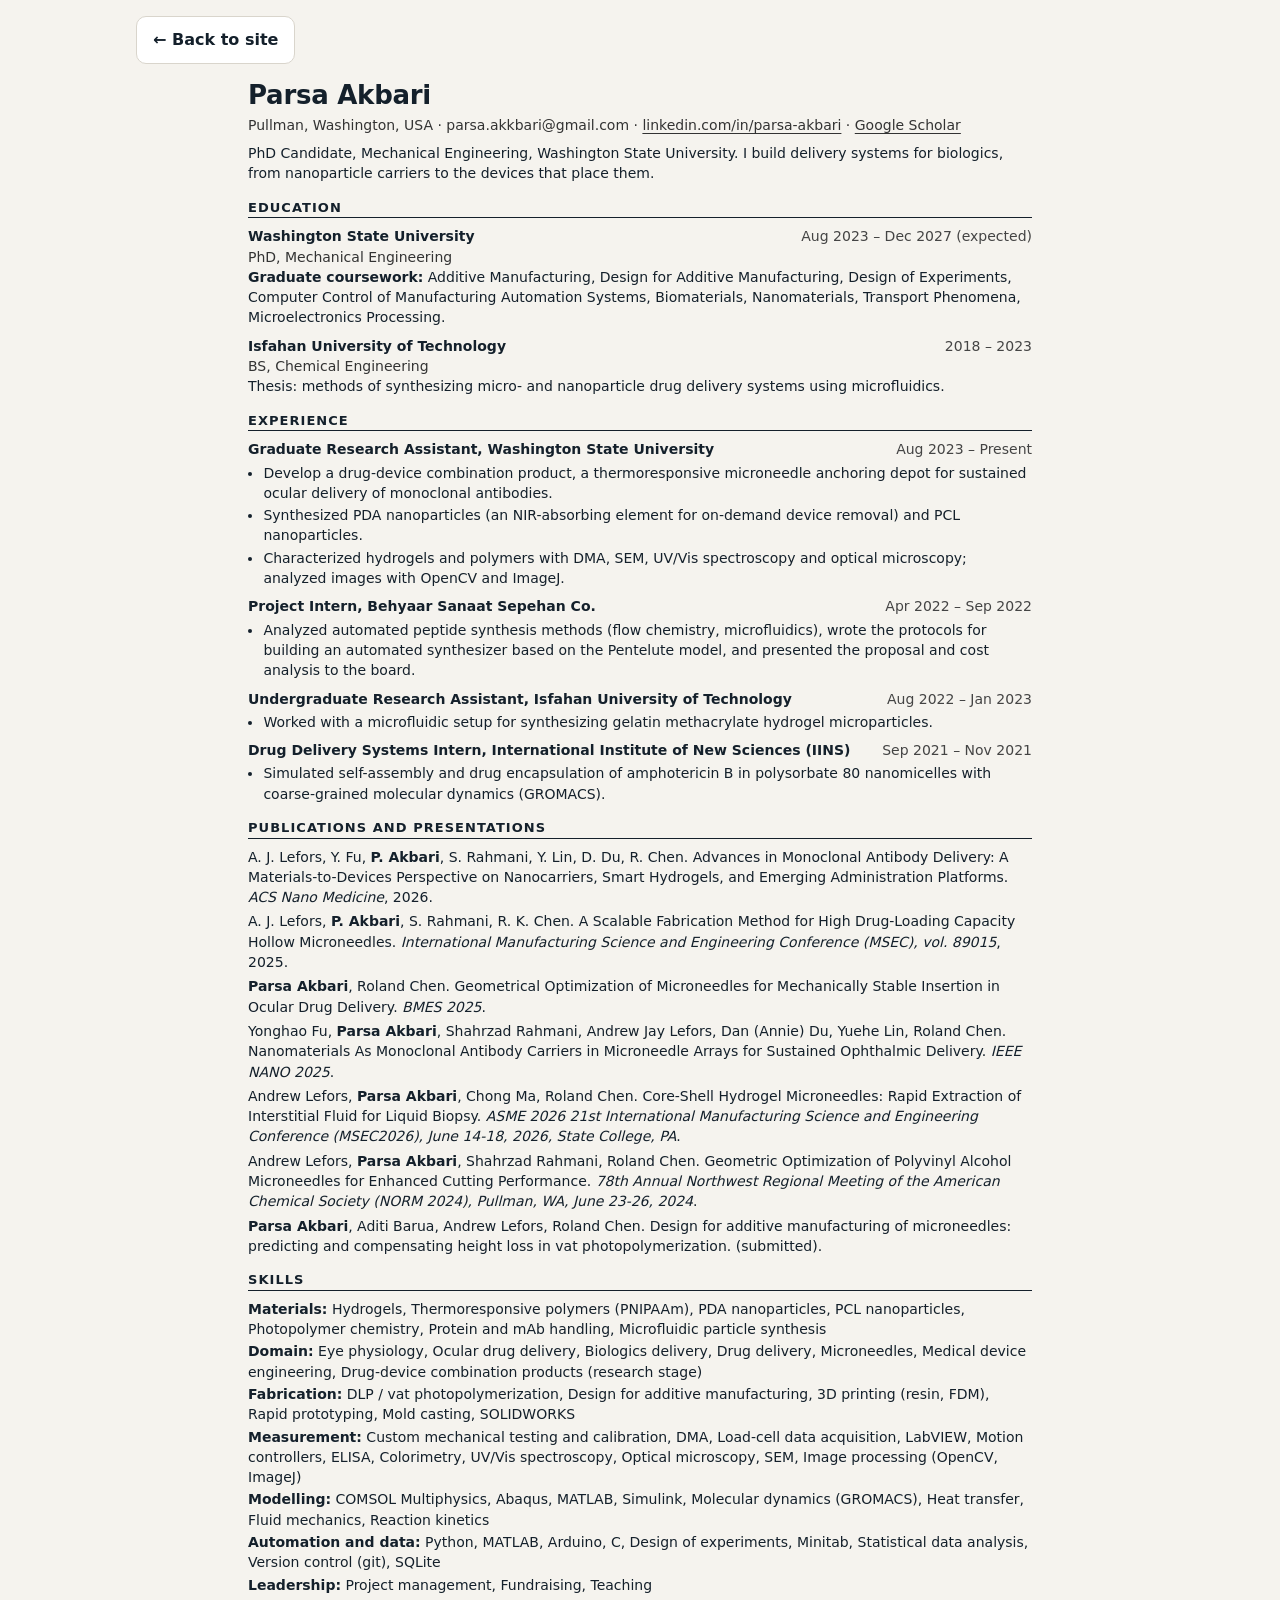
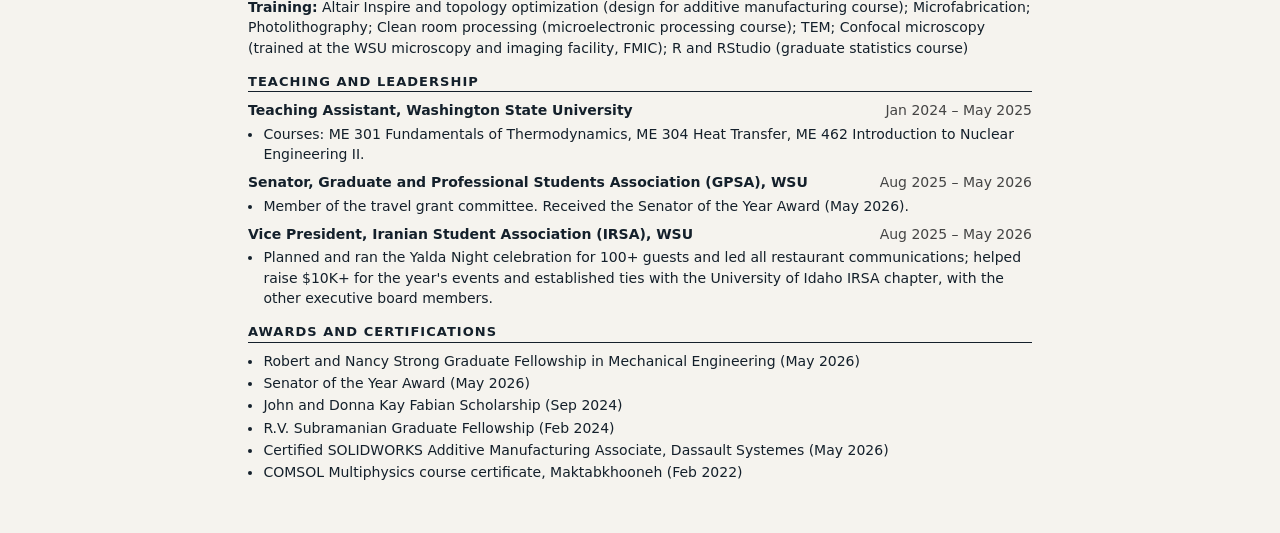
==== resume/biotech/index.html @ 6e9e8e8b "Deploy portfolio build 2026-10-28 Co-Authored-By: Claude Sonnet 5.5 <noreply@anthropic.com>" ====
<!DOCTYPE html><html lang="en" data-theme="light"><head><meta charset="utf-8"><meta name="viewport" content="width=device-width, initial-scale=1"><title>Resume (Biotech and drug delivery) | Parsa Akbari</title><meta name="description" content><link rel="canonical" href="https://parsaakbari00.github.io/resume/biotech/"><meta property="og:title" content="Resume (Biotech and drug delivery) | Parsa Akbari"><meta property="og:description" content><meta property="og:type" content="website"><meta property="og:url" content="https://parsaakbari00.github.io/resume/biotech/"><meta name="twitter:card" content="summary"><link rel="icon" href="/favicon.svg" type="image/svg+xml"><link rel="stylesheet" href="/_astro/content.Dwk53DKX.css"></head><body><div class="wrap"><div class="toolbar"><a class="btn" href="/">← Back to site</a></div></div><article class="resume"><h1>Parsa Akbari</h1><p class="contact">Pullman, Washington, USA · <span data-email-text data-u="parsa.akkbari" data-d="gmail.com">email</span> · <a href="https://www.linkedin.com/in/parsa-akbari/">linkedin.com/in/parsa-akbari</a> · <a href="https://scholar.google.com/citations?user=ynFODOoAAAAJ&amp;hl=en">Google Scholar</a></p><p class="summary">PhD Candidate, Mechanical Engineering, Washington State University. I build delivery systems for biologics, from nanoparticle carriers to the devices that place them.</p><h2>Education</h2><div class="entry"><div class="row"><span class="role">Washington State University</span><span class="dates">Aug 2023 – Dec 2027 (expected)</span></div><div class="org">PhD, Mechanical Engineering</div><div><b>Graduate coursework:</b> Additive Manufacturing, Design for Additive Manufacturing, Design of Experiments, Computer Control of Manufacturing Automation Systems, Biomaterials, Nanomaterials, Transport Phenomena, Microelectronics Processing.</div></div><div class="entry"><div class="row"><span class="role">Isfahan University of Technology</span><span class="dates">2018 – 2023</span></div><div class="org">BS, Chemical Engineering</div><div>Thesis: methods of synthesizing micro- and nanoparticle drug delivery systems using microfluidics.</div></div><h2>Experience</h2><div class="entry"><div class="row"><span class="role">Graduate Research Assistant, Washington State University</span><span class="dates">Aug 2023 – Present</span></div><ul><li>Develop a drug-device combination product, a thermoresponsive microneedle anchoring depot for sustained ocular delivery of monoclonal antibodies.</li><li>Synthesized PDA nanoparticles (an NIR-absorbing element for on-demand device removal) and PCL nanoparticles.</li><li>Characterized hydrogels and polymers with DMA, SEM, UV/Vis spectroscopy and optical microscopy; analyzed images with OpenCV and ImageJ.</li></ul></div><div class="entry"><div class="row"><span class="role">Project Intern, Behyaar Sanaat Sepehan Co.</span><span class="dates">Apr 2022 – Sep 2022</span></div><ul><li>Analyzed automated peptide synthesis methods (flow chemistry, microfluidics), wrote the protocols for building an automated synthesizer based on the Pentelute model, and presented the proposal and cost analysis to the board.</li></ul></div><div class="entry"><div class="row"><span class="role">Undergraduate Research Assistant, Isfahan University of Technology</span><span class="dates">Aug 2022 – Jan 2023</span></div><ul><li>Worked with a microfluidic setup for synthesizing gelatin methacrylate hydrogel microparticles.</li></ul></div><div class="entry"><div class="row"><span class="role">Drug Delivery Systems Intern, International Institute of New Sciences (IINS)</span><span class="dates">Sep 2021 – Nov 2021</span></div><ul><li>Simulated self-assembly and drug encapsulation of amphotericin B in polysorbate 80 nanomicelles with coarse-grained molecular dynamics (GROMACS).</li></ul></div><h2>Publications and presentations</h2><div class="pub">A. J. Lefors, Y. Fu, <b>P. Akbari</b>, S. Rahmani, Y. Lin, D. Du, R. Chen. Advances in Monoclonal Antibody Delivery: A Materials-to-Devices Perspective on Nanocarriers, Smart Hydrogels, and Emerging Administration Platforms. <i>ACS Nano Medicine</i>, 2026.</div><div class="pub">A. J. Lefors, <b>P. Akbari</b>, S. Rahmani, R. K. Chen. A Scalable Fabrication Method for High Drug-Loading Capacity Hollow Microneedles. <i>International Manufacturing Science and Engineering Conference (MSEC), vol. 89015</i>, 2025.</div><div class="pub"><b>Parsa Akbari</b>, Roland Chen. Geometrical Optimization of Microneedles for Mechanically Stable Insertion in Ocular Drug Delivery. <i>BMES 2025</i>.</div><div class="pub">Yonghao Fu, <b>Parsa Akbari</b>, Shahrzad Rahmani, Andrew Jay Lefors, Dan (Annie) Du, Yuehe Lin, Roland Chen. Nanomaterials As Monoclonal Antibody Carriers in Microneedle Arrays for Sustained Ophthalmic Delivery. <i>IEEE NANO 2025</i>.</div><div class="pub">Andrew Lefors, <b>Parsa Akbari</b>, Chong Ma, Roland Chen. Core-Shell Hydrogel Microneedles: Rapid Extraction of Interstitial Fluid for Liquid Biopsy. <i>ASME 2026 21st International Manufacturing Science and Engineering Conference (MSEC2026), June 14-18, 2026, State College, PA</i>.</div><div class="pub">Andrew Lefors, <b>Parsa Akbari</b>, Shahrzad Rahmani, Roland Chen. Geometric Optimization of Polyvinyl Alcohol Microneedles for Enhanced Cutting Performance. <i>78th Annual Northwest Regional Meeting of the American Chemical Society (NORM 2024), Pullman, WA, June 23-26, 2024</i>.</div><div class="pub"><b>Parsa Akbari</b>, Aditi Barua, Andrew Lefors, Roland Chen. Design for additive manufacturing of microneedles: predicting and compensating height loss in vat photopolymerization. <i></i> (submitted).</div><h2>Skills</h2><div class="skills"><div><b>Materials:</b> Hydrogels, Thermoresponsive polymers (PNIPAAm), PDA nanoparticles, PCL nanoparticles, Photopolymer chemistry, Protein and mAb handling, Microfluidic particle synthesis</div><div><b>Domain:</b> Eye physiology, Ocular drug delivery, Biologics delivery, Drug delivery, Microneedles, Medical device engineering, Drug-device combination products (research stage)</div><div><b>Fabrication:</b> DLP / vat photopolymerization, Design for additive manufacturing, 3D printing (resin, FDM), Rapid prototyping, Mold casting, SOLIDWORKS</div><div><b>Measurement:</b> Custom mechanical testing and calibration, DMA, Load-cell data acquisition, LabVIEW, Motion controllers, ELISA, Colorimetry, UV/Vis spectroscopy, Optical microscopy, SEM, Image processing (OpenCV, ImageJ)</div><div><b>Modelling:</b> COMSOL Multiphysics, Abaqus, MATLAB, Simulink, Molecular dynamics (GROMACS), Heat transfer, Fluid mechanics, Reaction kinetics</div><div><b>Automation and data:</b> Python, MATLAB, Arduino, C, Design of experiments, Minitab, Statistical data analysis, Version control (git), SQLite</div><div><b>Leadership:</b> Project management, Fundraising, Teaching</div><div><b>Training:</b> Altair Inspire and topology optimization (design for additive manufacturing course); Microfabrication; Photolithography; Clean room processing (microelectronic processing course); TEM; Confocal microscopy (trained at the WSU microscopy and imaging facility, FMIC); R and RStudio (graduate statistics course)</div></div><h2>Teaching and leadership</h2><div class="entry"><div class="row"><span class="role">Teaching Assistant, Washington State University</span><span class="dates">Jan 2024 – May 2025</span></div><ul><li>Courses: ME 301 Fundamentals of Thermodynamics, ME 304 Heat Transfer, ME 462 Introduction to Nuclear Engineering II.</li></ul></div><div class="entry"><div class="row"><span class="role">Senator, Graduate and Professional Students Association (GPSA), WSU</span><span class="dates">Aug 2025 – May 2026</span></div><ul><li>Member of the travel grant committee. Received the Senator of the Year Award (May 2026).</li></ul></div><div class="entry"><div class="row"><span class="role">Vice President, Iranian Student Association (IRSA), WSU</span><span class="dates">Aug 2025 – May 2026</span></div><ul><li>Planned and ran the Yalda Night celebration for 100+ guests and led all restaurant communications; helped raise $10K+ for the year&#39;s events and established ties with the University of Idaho IRSA chapter, with the other executive board members.</li></ul></div><h2>Awards and certifications</h2><ul><li>Robert and Nancy Strong Graduate Fellowship in Mechanical Engineering (May 2026)</li><li>Senator of the Year Award (May 2026)</li><li>John and Donna Kay Fabian Scholarship (Sep 2024)</li><li>R.V. Subramanian Graduate Fellowship (Feb 2024)</li><li>Certified SOLIDWORKS Additive Manufacturing Associate, Dassault Systemes (May 2026)</li><li>COMSOL Multiphysics course certificate, Maktabkhooneh (Feb 2022)</li></ul></article><script type="module">var e=e=>`${e.dataset.u}@${e.dataset.d}`;document.querySelectorAll(`[data-email-text]`).forEach(t=>{t.textContent=e(t)}),document.querySelectorAll(`[data-mailto]`).forEach(t=>{t.addEventListener(`click`,n=>{n.preventDefault(),location.href=`mailto:`+e(t)})});</script></body></html>
---- _astro/content.Dwk53DKX.css ----
:root{--bg:#f5f3ee;--surface:#fff;--text:#14202b;--muted:#5b6773;--line:#d9d5cc;--accent:#0f766e;--on-accent:#fff;--heat:#e4572e;--radius:14px;--gutter:16px;color-scheme:light}@media (prefers-color-scheme:dark){:root:not([data-theme=light]){--bg:#0e1620;--surface:#152230;--text:#e7edf2;--muted:#98a6b3;--line:#243445;--accent:#35b6a8;--on-accent:#06201e;--heat:#ff7a4d;color-scheme:dark}}:root[data-theme=dark]{--bg:#0e1620;--surface:#152230;--text:#e7edf2;--muted:#98a6b3;--line:#243445;--accent:#35b6a8;--on-accent:#06201e;--heat:#ff7a4d;color-scheme:dark}*{box-sizing:border-box}html{-webkit-text-size-adjust:100%}body{background:var(--bg);color:var(--text);margin:0;font:16px/1.6 system-ui,-apple-system,Segoe UI,Roboto,sans-serif}a{color:var(--accent);text-underline-offset:3px}a:hover{text-decoration-thickness:2px}:focus-visible{outline:3px solid var(--accent);outline-offset:3px;border-radius:4px}h1,h2,h3{letter-spacing:-.01em;margin:0;line-height:1.2}p{margin:0}ul{margin:0;padding-left:1.2em}.mono{font-family:ui-monospace,Cascadia Mono,Consolas,monospace}.wrap{max-width:1040px;padding:0 var(--gutter);margin:0 auto}.skip{position:absolute;left:-9999px}.skip:focus{left:var(--gutter);background:var(--surface);z-index:10;padding:8px 12px;top:8px}.site-header{border-bottom:1px solid var(--line)}.site-header .wrap{flex-wrap:wrap;align-items:center;gap:20px;min-height:64px;display:flex}.brand{color:var(--text);margin-right:auto;font-weight:700;text-decoration:none}.nav{flex-wrap:wrap;align-items:center;gap:18px;display:flex}.nav a{color:var(--text);text-decoration:none}.nav a:hover{color:var(--accent)}.btn{border:1px solid var(--line);background:var(--surface);color:var(--text);font:inherit;cursor:pointer;border-radius:10px;align-items:center;gap:8px;padding:10px 16px;font-weight:600;text-decoration:none;display:inline-flex}.btn:hover{border-color:var(--accent)}.btn.primary{background:var(--accent);border-color:var(--accent);color:var(--on-accent)}.btn.small{padding:6px 12px;font-size:14px}.chip{border:1px solid var(--line);color:var(--text);font:inherit;cursor:pointer;background:0 0;border-radius:999px;padding:6px 14px;font-size:14px}.chip:hover{border-color:var(--accent)}.chip[aria-pressed=true]{background:var(--accent);border-color:var(--accent);color:var(--on-accent)}.tag{background:color-mix(in srgb, var(--accent) 12%, transparent);color:var(--accent);border-radius:999px;padding:2px 10px;font-size:13px;display:inline-block}.badge-dev{background:color-mix(in srgb, var(--heat) 18%, transparent);color:var(--heat);letter-spacing:.04em;text-transform:uppercase;border-radius:6px;padding:2px 8px;font-size:12px;font-weight:700;display:inline-block}.hero{gap:32px;padding:56px 0 40px;display:grid}.hero h1{font-size:clamp(2rem,5vw,3.2rem)}.hero .sub{color:var(--muted);margin-top:6px}.pitch{max-width:28ch;margin:22px 0 14px;font-size:clamp(1.25rem,2.6vw,1.7rem);line-height:1.35}.supporting{color:var(--muted);max-width:60ch}.lenses{margin-top:24px}.lenses .label{color:var(--muted);text-transform:uppercase;letter-spacing:.06em;margin-bottom:8px;font-size:13px}.chips{flex-wrap:wrap;gap:8px;display:flex}.cta{flex-wrap:wrap;gap:10px;margin-top:26px;display:flex}@media (width>=900px){.hero.with-figure{grid-template-columns:1.1fr 1fr;align-items:center}}.figure-slot{border:2px dashed var(--line);border-radius:var(--radius);min-height:280px;color:var(--muted);background:var(--surface);align-content:center;gap:8px;padding:20px;display:grid}.figure-slot strong{color:var(--text)}section.block{border-top:1px solid var(--line);padding:36px 0}section.block>h2{margin-bottom:18px;font-size:1.4rem}.grid{gap:14px;display:grid}.pillars{grid-template-columns:repeat(auto-fit,minmax(190px,1fr))}.projects{grid-template-columns:repeat(auto-fit,minmax(290px,1fr))}.card{background:var(--surface);border:1px solid var(--line);border-radius:var(--radius);color:var(--text);flex-direction:column;gap:8px;padding:18px;text-decoration:none;display:flex}a.card:hover{border-color:var(--accent)}.card h3{font-size:1.05rem}.card p{color:var(--muted);font-size:15px}.card .meta{color:var(--muted);margin-top:auto;padding-top:6px;font-size:13px}.pillar.is-first{border-color:var(--accent);box-shadow:0 0 0 1px var(--accent) inset}.frame-note{color:var(--muted);margin-top:14px;font-size:15px}.gallery{grid-template-columns:repeat(auto-fit,minmax(280px,1fr));gap:18px}.shot{background:var(--surface);border:1px solid var(--line);border-radius:var(--radius);flex-direction:column;margin:0;display:flex;overflow:hidden}.shot img{aspect-ratio:4/3;object-fit:cover;background:var(--line);width:100%;display:block}.shot figcaption{gap:6px;padding:14px 16px 16px;font-size:15px;display:grid}.shot figcaption span{color:var(--muted)}.pubs{gap:14px;padding:0;list-style:none;display:grid}.pubs li{border-left:3px solid var(--line);padding-left:14px}.pubs .t{font-weight:600}.pubs .m{color:var(--muted);font-size:14px}.me{font-weight:700}.site-footer{border-top:1px solid var(--line);color:var(--muted);padding:28px 0 48px;font-size:14px}.site-footer .wrap{flex-wrap:wrap;align-items:center;gap:14px 24px;display:flex}.project h1{margin:18px 0 12px;font-size:clamp(1.8rem,4vw,2.6rem)}.project .lead{max-width:60ch;margin-bottom:18px;font-size:1.15rem}.project .tags{flex-wrap:wrap;gap:8px;margin-bottom:24px;display:flex}.back{margin-top:28px;display:inline-block}.toolbar{flex-wrap:wrap;gap:10px;padding:16px 0;display:flex}.resume{max-width:8.5in;padding:0 var(--gutter) 48px;margin:0 auto;font-size:14px;line-height:1.45}.resume h1{font-size:26px}.resume .contact{color:#333;margin:4px 0 2px}.resume .summary{margin:8px 0 4px}.resume h2{letter-spacing:.08em;text-transform:uppercase;border-bottom:1.5px solid #14202b;margin:16px 0 8px;padding-bottom:2px;font-size:13px}.resume .entry{break-inside:avoid;margin-bottom:8px}.resume .row{justify-content:space-between;gap:12px;display:flex}.resume .row .role{font-weight:700}.resume .row .dates{color:#444;white-space:nowrap}.resume .org{color:#333}.resume ul{margin:3px 0 0;padding-left:1.1em}.resume li,.resume .skills div{margin-bottom:2px}.resume .skills b{font-weight:700}.resume a{color:inherit}.resume .pub{margin-bottom:4px}@media print{@page{size:Letter;margin:.5in}body{color:#14202b;background:#fff;font-size:11px}.toolbar,.site-header,.site-footer{display:none!important}.resume{max-width:none;padding:0;font-size:10.5px;line-height:1.35}.resume h1{font-size:22px}.resume h2{margin:10px 0 5px}}@media (prefers-reduced-motion:reduce){*{transition:none!important;animation:none!important}}
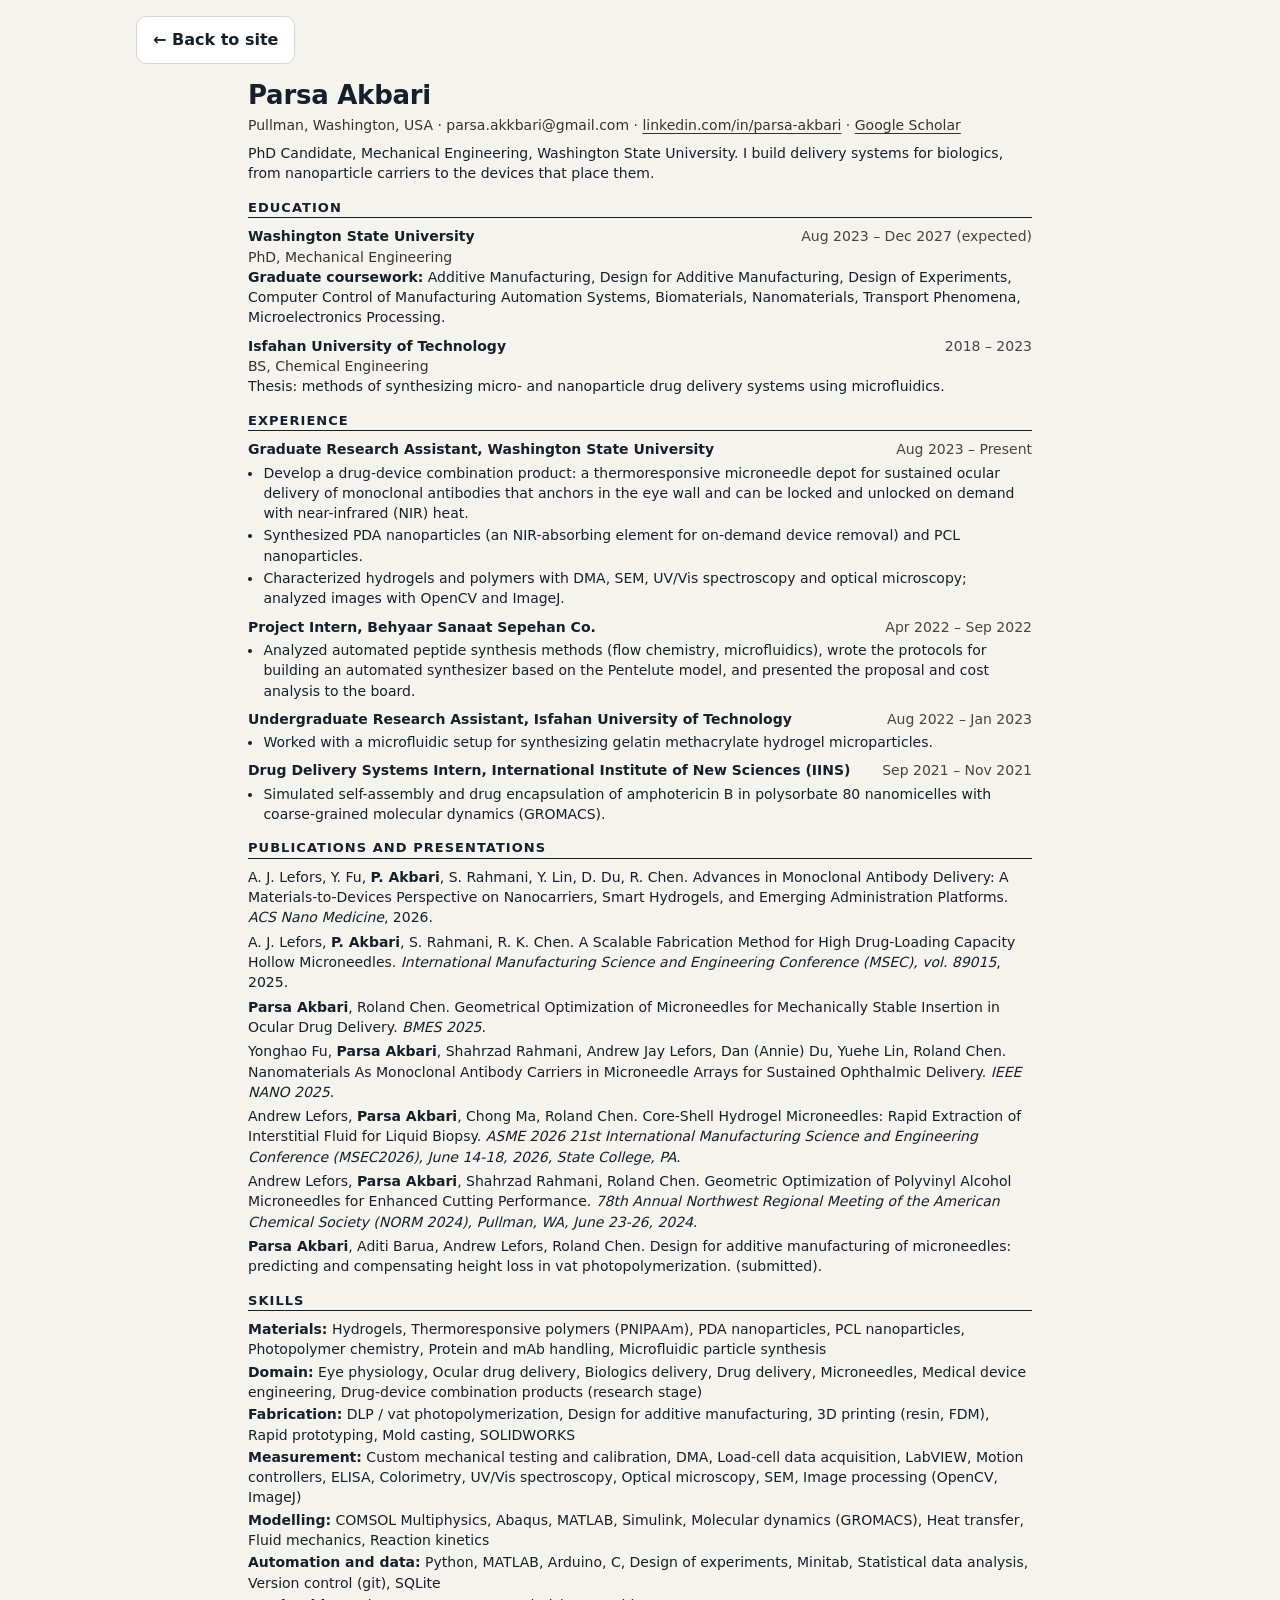
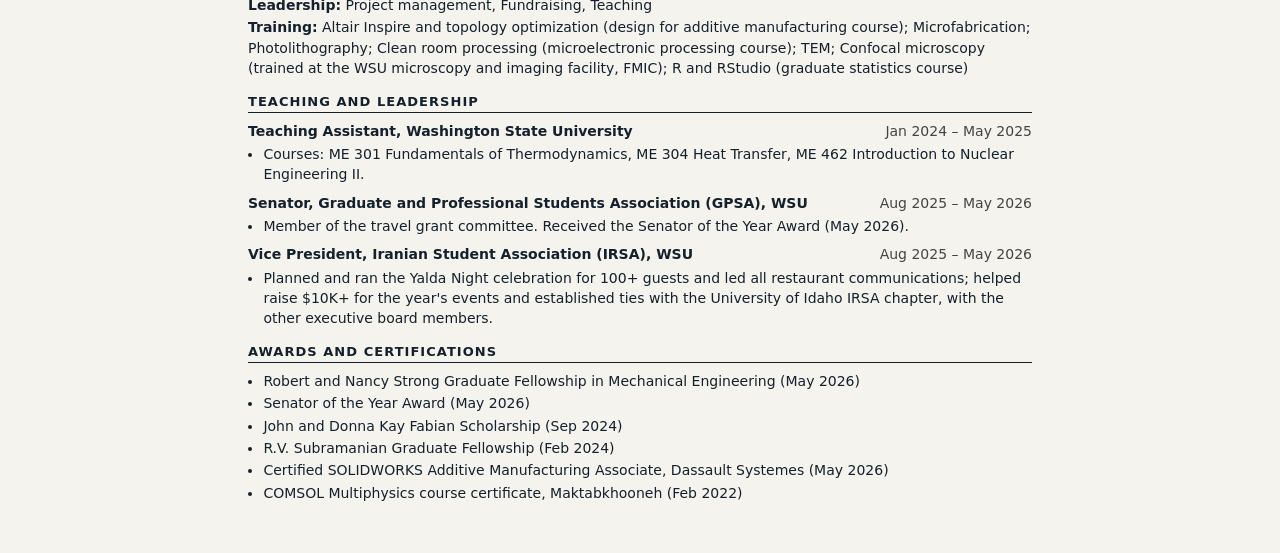
==== commit 27952c23: "Deploy portfolio build 2026-10-30 Co-Authored-By: Claude Sonnet 5.5 <noreply@anthropic.com>" ====
--- a/resume/biotech/index.html
+++ b/resume/biotech/index.html
@@ -1 +1 @@
-<!DOCTYPE html><html lang="en" data-theme="light"><head><meta charset="utf-8"><meta name="viewport" content="width=device-width, initial-scale=1"><title>Resume (Biotech and drug delivery) | Parsa Akbari</title><meta name="description" content><link rel="canonical" href="https://parsaakbari00.github.io/resume/biotech/"><meta property="og:title" content="Resume (Biotech and drug delivery) | Parsa Akbari"><meta property="og:description" content><meta property="og:type" content="website"><meta property="og:url" content="https://parsaakbari00.github.io/resume/biotech/"><meta name="twitter:card" content="summary"><link rel="icon" href="/favicon.svg" type="image/svg+xml"><link rel="stylesheet" href="/_astro/content.Dwk53DKX.css"></head><body><div class="wrap"><div class="toolbar"><a class="btn" href="/">← Back to site</a></div></div><article class="resume"><h1>Parsa Akbari</h1><p class="contact">Pullman, Washington, USA · <span data-email-text data-u="parsa.akkbari" data-d="gmail.com">email</span> · <a href="https://www.linkedin.com/in/parsa-akbari/">linkedin.com/in/parsa-akbari</a> · <a href="https://scholar.google.com/citations?user=ynFODOoAAAAJ&amp;hl=en">Google Scholar</a></p><p class="summary">PhD Candidate, Mechanical Engineering, Washington State University. I build delivery systems for biologics, from nanoparticle carriers to the devices that place them.</p><h2>Education</h2><div class="entry"><div class="row"><span class="role">Washington State University</span><span class="dates">Aug 2023 – Dec 2027 (expected)</span></div><div class="org">PhD, Mechanical Engineering</div><div><b>Graduate coursework:</b> Additive Manufacturing, Design for Additive Manufacturing, Design of Experiments, Computer Control of Manufacturing Automation Systems, Biomaterials, Nanomaterials, Transport Phenomena, Microelectronics Processing.</div></div><div class="entry"><div class="row"><span class="role">Isfahan University of Technology</span><span class="dates">2018 – 2023</span></div><div class="org">BS, Chemical Engineering</div><div>Thesis: methods of synthesizing micro- and nanoparticle drug delivery systems using microfluidics.</div></div><h2>Experience</h2><div class="entry"><div class="row"><span class="role">Graduate Research Assistant, Washington State University</span><span class="dates">Aug 2023 – Present</span></div><ul><li>Develop a drug-device combination product, a thermoresponsive microneedle anchoring depot for sustained ocular delivery of monoclonal antibodies.</li><li>Synthesized PDA nanoparticles (an NIR-absorbing element for on-demand device removal) and PCL nanoparticles.</li><li>Characterized hydrogels and polymers with DMA, SEM, UV/Vis spectroscopy and optical microscopy; analyzed images with OpenCV and ImageJ.</li></ul></div><div class="entry"><div class="row"><span class="role">Project Intern, Behyaar Sanaat Sepehan Co.</span><span class="dates">Apr 2022 – Sep 2022</span></div><ul><li>Analyzed automated peptide synthesis methods (flow chemistry, microfluidics), wrote the protocols for building an automated synthesizer based on the Pentelute model, and presented the proposal and cost analysis to the board.</li></ul></div><div class="entry"><div class="row"><span class="role">Undergraduate Research Assistant, Isfahan University of Technology</span><span class="dates">Aug 2022 – Jan 2023</span></div><ul><li>Worked with a microfluidic setup for synthesizing gelatin methacrylate hydrogel microparticles.</li></ul></div><div class="entry"><div class="row"><span class="role">Drug Delivery Systems Intern, International Institute of New Sciences (IINS)</span><span class="dates">Sep 2021 – Nov 2021</span></div><ul><li>Simulated self-assembly and drug encapsulation of amphotericin B in polysorbate 80 nanomicelles with coarse-grained molecular dynamics (GROMACS).</li></ul></div><h2>Publications and presentations</h2><div class="pub">A. J. Lefors, Y. Fu, <b>P. Akbari</b>, S. Rahmani, Y. Lin, D. Du, R. Chen. Advances in Monoclonal Antibody Delivery: A Materials-to-Devices Perspective on Nanocarriers, Smart Hydrogels, and Emerging Administration Platforms. <i>ACS Nano Medicine</i>, 2026.</div><div class="pub">A. J. Lefors, <b>P. Akbari</b>, S. Rahmani, R. K. Chen. A Scalable Fabrication Method for High Drug-Loading Capacity Hollow Microneedles. <i>International Manufacturing Science and Engineering Conference (MSEC), vol. 89015</i>, 2025.</div><div class="pub"><b>Parsa Akbari</b>, Roland Chen. Geometrical Optimization of Microneedles for Mechanically Stable Insertion in Ocular Drug Delivery. <i>BMES 2025</i>.</div><div class="pub">Yonghao Fu, <b>Parsa Akbari</b>, Shahrzad Rahmani, Andrew Jay Lefors, Dan (Annie) Du, Yuehe Lin, Roland Chen. Nanomaterials As Monoclonal Antibody Carriers in Microneedle Arrays for Sustained Ophthalmic Delivery. <i>IEEE NANO 2025</i>.</div><div class="pub">Andrew Lefors, <b>Parsa Akbari</b>, Chong Ma, Roland Chen. Core-Shell Hydrogel Microneedles: Rapid Extraction of Interstitial Fluid for Liquid Biopsy. <i>ASME 2026 21st International Manufacturing Science and Engineering Conference (MSEC2026), June 14-18, 2026, State College, PA</i>.</div><div class="pub">Andrew Lefors, <b>Parsa Akbari</b>, Shahrzad Rahmani, Roland Chen. Geometric Optimization of Polyvinyl Alcohol Microneedles for Enhanced Cutting Performance. <i>78th Annual Northwest Regional Meeting of the American Chemical Society (NORM 2024), Pullman, WA, June 23-26, 2024</i>.</div><div class="pub"><b>Parsa Akbari</b>, Aditi Barua, Andrew Lefors, Roland Chen. Design for additive manufacturing of microneedles: predicting and compensating height loss in vat photopolymerization. <i></i> (submitted).</div><h2>Skills</h2><div class="skills"><div><b>Materials:</b> Hydrogels, Thermoresponsive polymers (PNIPAAm), PDA nanoparticles, PCL nanoparticles, Photopolymer chemistry, Protein and mAb handling, Microfluidic particle synthesis</div><div><b>Domain:</b> Eye physiology, Ocular drug delivery, Biologics delivery, Drug delivery, Microneedles, Medical device engineering, Drug-device combination products (research stage)</div><div><b>Fabrication:</b> DLP / vat photopolymerization, Design for additive manufacturing, 3D printing (resin, FDM), Rapid prototyping, Mold casting, SOLIDWORKS</div><div><b>Measurement:</b> Custom mechanical testing and calibration, DMA, Load-cell data acquisition, LabVIEW, Motion controllers, ELISA, Colorimetry, UV/Vis spectroscopy, Optical microscopy, SEM, Image processing (OpenCV, ImageJ)</div><div><b>Modelling:</b> COMSOL Multiphysics, Abaqus, MATLAB, Simulink, Molecular dynamics (GROMACS), Heat transfer, Fluid mechanics, Reaction kinetics</div><div><b>Automation and data:</b> Python, MATLAB, Arduino, C, Design of experiments, Minitab, Statistical data analysis, Version control (git), SQLite</div><div><b>Leadership:</b> Project management, Fundraising, Teaching</div><div><b>Training:</b> Altair Inspire and topology optimization (design for additive manufacturing course); Microfabrication; Photolithography; Clean room processing (microelectronic processing course); TEM; Confocal microscopy (trained at the WSU microscopy and imaging facility, FMIC); R and RStudio (graduate statistics course)</div></div><h2>Teaching and leadership</h2><div class="entry"><div class="row"><span class="role">Teaching Assistant, Washington State University</span><span class="dates">Jan 2024 – May 2025</span></div><ul><li>Courses: ME 301 Fundamentals of Thermodynamics, ME 304 Heat Transfer, ME 462 Introduction to Nuclear Engineering II.</li></ul></div><div class="entry"><div class="row"><span class="role">Senator, Graduate and Professional Students Association (GPSA), WSU</span><span class="dates">Aug 2025 – May 2026</span></div><ul><li>Member of the travel grant committee. Received the Senator of the Year Award (May 2026).</li></ul></div><div class="entry"><div class="row"><span class="role">Vice President, Iranian Student Association (IRSA), WSU</span><span class="dates">Aug 2025 – May 2026</span></div><ul><li>Planned and ran the Yalda Night celebration for 100+ guests and led all restaurant communications; helped raise $10K+ for the year&#39;s events and established ties with the University of Idaho IRSA chapter, with the other executive board members.</li></ul></div><h2>Awards and certifications</h2><ul><li>Robert and Nancy Strong Graduate Fellowship in Mechanical Engineering (May 2026)</li><li>Senator of the Year Award (May 2026)</li><li>John and Donna Kay Fabian Scholarship (Sep 2024)</li><li>R.V. Subramanian Graduate Fellowship (Feb 2024)</li><li>Certified SOLIDWORKS Additive Manufacturing Associate, Dassault Systemes (May 2026)</li><li>COMSOL Multiphysics course certificate, Maktabkhooneh (Feb 2022)</li></ul></article><script type="module">var e=e=>`${e.dataset.u}@${e.dataset.d}`;document.querySelectorAll(`[data-email-text]`).forEach(t=>{t.textContent=e(t)}),document.querySelectorAll(`[data-mailto]`).forEach(t=>{t.addEventListener(`click`,n=>{n.preventDefault(),location.href=`mailto:`+e(t)})});</script></body></html>+<!DOCTYPE html><html lang="en" data-theme="light"><head><meta charset="utf-8"><meta name="viewport" content="width=device-width, initial-scale=1"><title>Resume (Biotech and drug delivery) | Parsa Akbari</title><meta name="description" content><link rel="canonical" href="https://parsaakbari00.github.io/resume/biotech/"><meta property="og:title" content="Resume (Biotech and drug delivery) | Parsa Akbari"><meta property="og:description" content><meta property="og:type" content="website"><meta property="og:url" content="https://parsaakbari00.github.io/resume/biotech/"><meta name="twitter:card" content="summary"><link rel="icon" href="/favicon.svg" type="image/svg+xml"><link rel="stylesheet" href="/_astro/content.Dwk53DKX.css"></head><body><div class="wrap"><div class="toolbar"><a class="btn" href="/">← Back to site</a></div></div><article class="resume"><h1>Parsa Akbari</h1><p class="contact">Pullman, Washington, USA · <span data-email-text data-u="parsa.akkbari" data-d="gmail.com">email</span> · <a href="https://www.linkedin.com/in/parsa-akbari/">linkedin.com/in/parsa-akbari</a> · <a href="https://scholar.google.com/citations?user=ynFODOoAAAAJ&amp;hl=en">Google Scholar</a></p><p class="summary">PhD Candidate, Mechanical Engineering, Washington State University. I build delivery systems for biologics, from nanoparticle carriers to the devices that place them.</p><h2>Education</h2><div class="entry"><div class="row"><span class="role">Washington State University</span><span class="dates">Aug 2023 – Dec 2027 (expected)</span></div><div class="org">PhD, Mechanical Engineering</div><div><b>Graduate coursework:</b> Additive Manufacturing, Design for Additive Manufacturing, Design of Experiments, Computer Control of Manufacturing Automation Systems, Biomaterials, Nanomaterials, Transport Phenomena, Microelectronics Processing.</div></div><div class="entry"><div class="row"><span class="role">Isfahan University of Technology</span><span class="dates">2018 – 2023</span></div><div class="org">BS, Chemical Engineering</div><div>Thesis: methods of synthesizing micro- and nanoparticle drug delivery systems using microfluidics.</div></div><h2>Experience</h2><div class="entry"><div class="row"><span class="role">Graduate Research Assistant, Washington State University</span><span class="dates">Aug 2023 – Present</span></div><ul><li>Develop a drug-device combination product: a thermoresponsive microneedle depot for sustained ocular delivery of monoclonal antibodies that anchors in the eye wall and can be locked and unlocked on demand with near-infrared (NIR) heat.</li><li>Synthesized PDA nanoparticles (an NIR-absorbing element for on-demand device removal) and PCL nanoparticles.</li><li>Characterized hydrogels and polymers with DMA, SEM, UV/Vis spectroscopy and optical microscopy; analyzed images with OpenCV and ImageJ.</li></ul></div><div class="entry"><div class="row"><span class="role">Project Intern, Behyaar Sanaat Sepehan Co.</span><span class="dates">Apr 2022 – Sep 2022</span></div><ul><li>Analyzed automated peptide synthesis methods (flow chemistry, microfluidics), wrote the protocols for building an automated synthesizer based on the Pentelute model, and presented the proposal and cost analysis to the board.</li></ul></div><div class="entry"><div class="row"><span class="role">Undergraduate Research Assistant, Isfahan University of Technology</span><span class="dates">Aug 2022 – Jan 2023</span></div><ul><li>Worked with a microfluidic setup for synthesizing gelatin methacrylate hydrogel microparticles.</li></ul></div><div class="entry"><div class="row"><span class="role">Drug Delivery Systems Intern, International Institute of New Sciences (IINS)</span><span class="dates">Sep 2021 – Nov 2021</span></div><ul><li>Simulated self-assembly and drug encapsulation of amphotericin B in polysorbate 80 nanomicelles with coarse-grained molecular dynamics (GROMACS).</li></ul></div><h2>Publications and presentations</h2><div class="pub">A. J. Lefors, Y. Fu, <b>P. Akbari</b>, S. Rahmani, Y. Lin, D. Du, R. Chen. Advances in Monoclonal Antibody Delivery: A Materials-to-Devices Perspective on Nanocarriers, Smart Hydrogels, and Emerging Administration Platforms. <i>ACS Nano Medicine</i>, 2026.</div><div class="pub">A. J. Lefors, <b>P. Akbari</b>, S. Rahmani, R. K. Chen. A Scalable Fabrication Method for High Drug-Loading Capacity Hollow Microneedles. <i>International Manufacturing Science and Engineering Conference (MSEC), vol. 89015</i>, 2025.</div><div class="pub"><b>Parsa Akbari</b>, Roland Chen. Geometrical Optimization of Microneedles for Mechanically Stable Insertion in Ocular Drug Delivery. <i>BMES 2025</i>.</div><div class="pub">Yonghao Fu, <b>Parsa Akbari</b>, Shahrzad Rahmani, Andrew Jay Lefors, Dan (Annie) Du, Yuehe Lin, Roland Chen. Nanomaterials As Monoclonal Antibody Carriers in Microneedle Arrays for Sustained Ophthalmic Delivery. <i>IEEE NANO 2025</i>.</div><div class="pub">Andrew Lefors, <b>Parsa Akbari</b>, Chong Ma, Roland Chen. Core-Shell Hydrogel Microneedles: Rapid Extraction of Interstitial Fluid for Liquid Biopsy. <i>ASME 2026 21st International Manufacturing Science and Engineering Conference (MSEC2026), June 14-18, 2026, State College, PA</i>.</div><div class="pub">Andrew Lefors, <b>Parsa Akbari</b>, Shahrzad Rahmani, Roland Chen. Geometric Optimization of Polyvinyl Alcohol Microneedles for Enhanced Cutting Performance. <i>78th Annual Northwest Regional Meeting of the American Chemical Society (NORM 2024), Pullman, WA, June 23-26, 2024</i>.</div><div class="pub"><b>Parsa Akbari</b>, Aditi Barua, Andrew Lefors, Roland Chen. Design for additive manufacturing of microneedles: predicting and compensating height loss in vat photopolymerization. <i></i> (submitted).</div><h2>Skills</h2><div class="skills"><div><b>Materials:</b> Hydrogels, Thermoresponsive polymers (PNIPAAm), PDA nanoparticles, PCL nanoparticles, Photopolymer chemistry, Protein and mAb handling, Microfluidic particle synthesis</div><div><b>Domain:</b> Eye physiology, Ocular drug delivery, Biologics delivery, Drug delivery, Microneedles, Medical device engineering, Drug-device combination products (research stage)</div><div><b>Fabrication:</b> DLP / vat photopolymerization, Design for additive manufacturing, 3D printing (resin, FDM), Rapid prototyping, Mold casting, SOLIDWORKS</div><div><b>Measurement:</b> Custom mechanical testing and calibration, DMA, Load-cell data acquisition, LabVIEW, Motion controllers, ELISA, Colorimetry, UV/Vis spectroscopy, Optical microscopy, SEM, Image processing (OpenCV, ImageJ)</div><div><b>Modelling:</b> COMSOL Multiphysics, Abaqus, MATLAB, Simulink, Molecular dynamics (GROMACS), Heat transfer, Fluid mechanics, Reaction kinetics</div><div><b>Automation and data:</b> Python, MATLAB, Arduino, C, Design of experiments, Minitab, Statistical data analysis, Version control (git), SQLite</div><div><b>Leadership:</b> Project management, Fundraising, Teaching</div><div><b>Training:</b> Altair Inspire and topology optimization (design for additive manufacturing course); Microfabrication; Photolithography; Clean room processing (microelectronic processing course); TEM; Confocal microscopy (trained at the WSU microscopy and imaging facility, FMIC); R and RStudio (graduate statistics course)</div></div><h2>Teaching and leadership</h2><div class="entry"><div class="row"><span class="role">Teaching Assistant, Washington State University</span><span class="dates">Jan 2024 – May 2025</span></div><ul><li>Courses: ME 301 Fundamentals of Thermodynamics, ME 304 Heat Transfer, ME 462 Introduction to Nuclear Engineering II.</li></ul></div><div class="entry"><div class="row"><span class="role">Senator, Graduate and Professional Students Association (GPSA), WSU</span><span class="dates">Aug 2025 – May 2026</span></div><ul><li>Member of the travel grant committee. Received the Senator of the Year Award (May 2026).</li></ul></div><div class="entry"><div class="row"><span class="role">Vice President, Iranian Student Association (IRSA), WSU</span><span class="dates">Aug 2025 – May 2026</span></div><ul><li>Planned and ran the Yalda Night celebration for 100+ guests and led all restaurant communications; helped raise $10K+ for the year&#39;s events and established ties with the University of Idaho IRSA chapter, with the other executive board members.</li></ul></div><h2>Awards and certifications</h2><ul><li>Robert and Nancy Strong Graduate Fellowship in Mechanical Engineering (May 2026)</li><li>Senator of the Year Award (May 2026)</li><li>John and Donna Kay Fabian Scholarship (Sep 2024)</li><li>R.V. Subramanian Graduate Fellowship (Feb 2024)</li><li>Certified SOLIDWORKS Additive Manufacturing Associate, Dassault Systemes (May 2026)</li><li>COMSOL Multiphysics course certificate, Maktabkhooneh (Feb 2022)</li></ul></article><script type="module">var e=e=>`${e.dataset.u}@${e.dataset.d}`;document.querySelectorAll(`[data-email-text]`).forEach(t=>{t.textContent=e(t)}),document.querySelectorAll(`[data-mailto]`).forEach(t=>{t.addEventListener(`click`,n=>{n.preventDefault(),location.href=`mailto:`+e(t)})});</script></body></html>
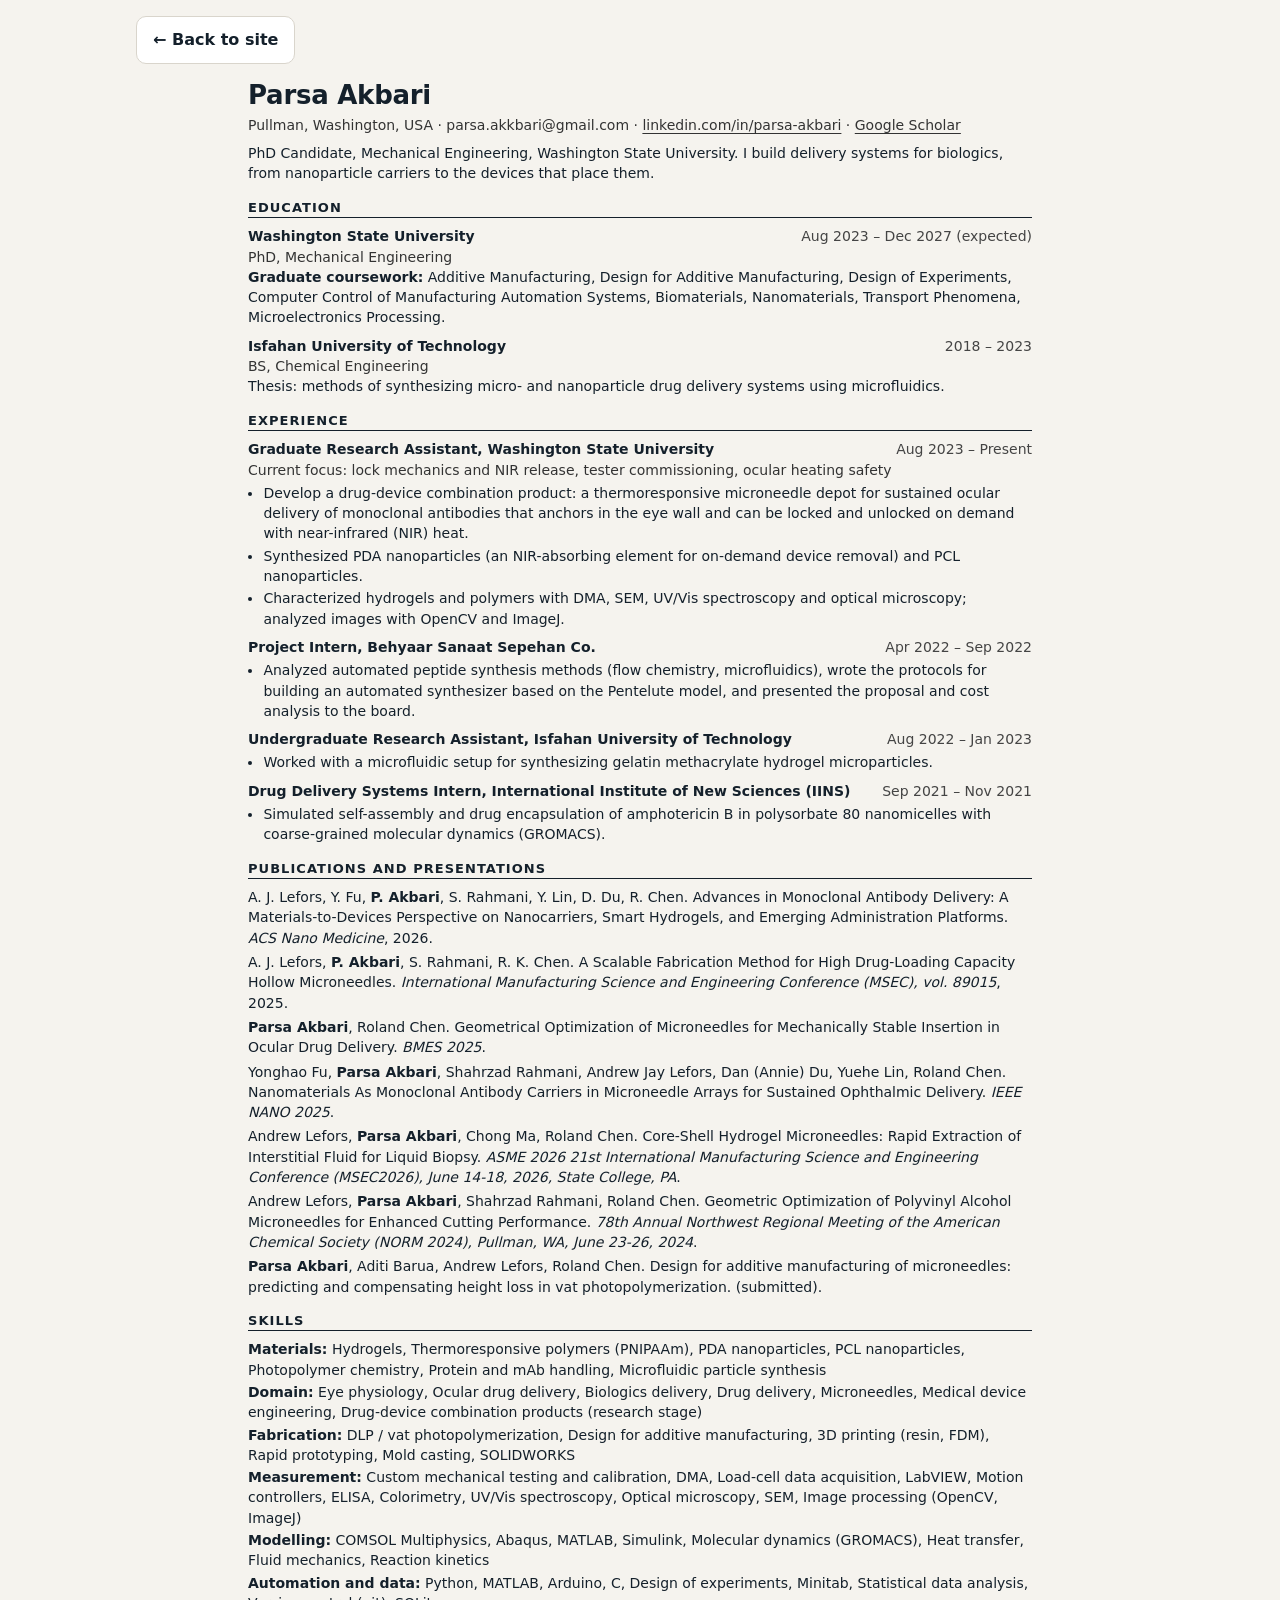
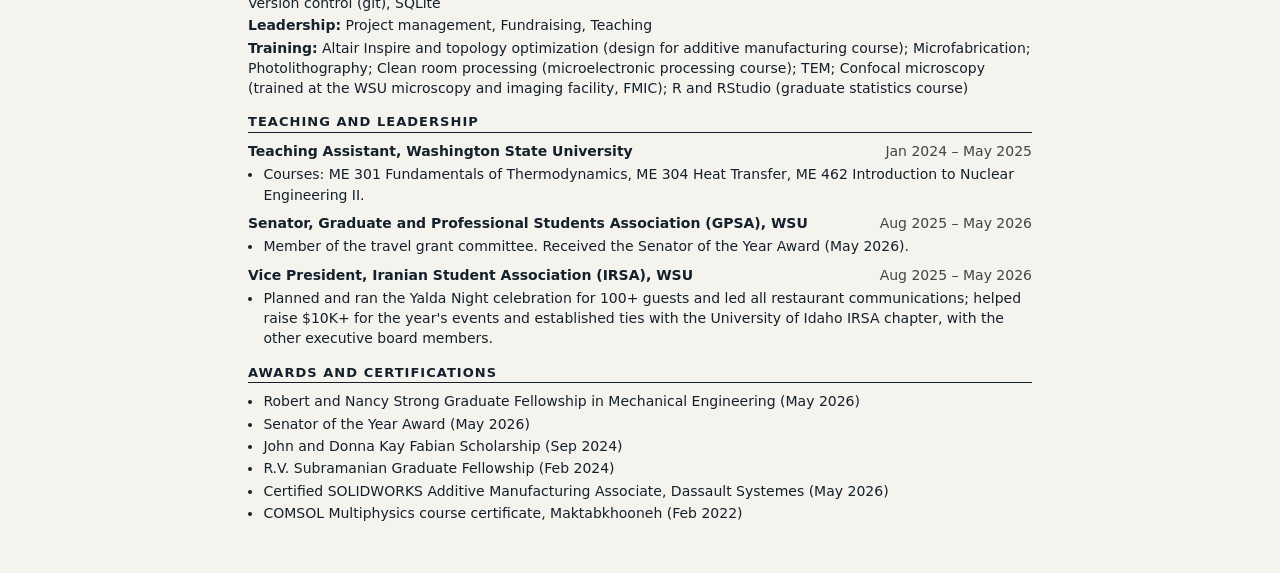
==== commit e82fcdde: "Deploy portfolio build 2026-10-30 Co-Authored-By: Claude Sonnet 5.5 <noreply@anthropic.com>" ====
--- a/resume/biotech/index.html
+++ b/resume/biotech/index.html
@@ -1 +1 @@
-<!DOCTYPE html><html lang="en" data-theme="light"><head><meta charset="utf-8"><meta name="viewport" content="width=device-width, initial-scale=1"><title>Resume (Biotech and drug delivery) | Parsa Akbari</title><meta name="description" content><link rel="canonical" href="https://parsaakbari00.github.io/resume/biotech/"><meta property="og:title" content="Resume (Biotech and drug delivery) | Parsa Akbari"><meta property="og:description" content><meta property="og:type" content="website"><meta property="og:url" content="https://parsaakbari00.github.io/resume/biotech/"><meta name="twitter:card" content="summary"><link rel="icon" href="/favicon.svg" type="image/svg+xml"><link rel="stylesheet" href="/_astro/content.Dwk53DKX.css"></head><body><div class="wrap"><div class="toolbar"><a class="btn" href="/">← Back to site</a></div></div><article class="resume"><h1>Parsa Akbari</h1><p class="contact">Pullman, Washington, USA · <span data-email-text data-u="parsa.akkbari" data-d="gmail.com">email</span> · <a href="https://www.linkedin.com/in/parsa-akbari/">linkedin.com/in/parsa-akbari</a> · <a href="https://scholar.google.com/citations?user=ynFODOoAAAAJ&amp;hl=en">Google Scholar</a></p><p class="summary">PhD Candidate, Mechanical Engineering, Washington State University. I build delivery systems for biologics, from nanoparticle carriers to the devices that place them.</p><h2>Education</h2><div class="entry"><div class="row"><span class="role">Washington State University</span><span class="dates">Aug 2023 – Dec 2027 (expected)</span></div><div class="org">PhD, Mechanical Engineering</div><div><b>Graduate coursework:</b> Additive Manufacturing, Design for Additive Manufacturing, Design of Experiments, Computer Control of Manufacturing Automation Systems, Biomaterials, Nanomaterials, Transport Phenomena, Microelectronics Processing.</div></div><div class="entry"><div class="row"><span class="role">Isfahan University of Technology</span><span class="dates">2018 – 2023</span></div><div class="org">BS, Chemical Engineering</div><div>Thesis: methods of synthesizing micro- and nanoparticle drug delivery systems using microfluidics.</div></div><h2>Experience</h2><div class="entry"><div class="row"><span class="role">Graduate Research Assistant, Washington State University</span><span class="dates">Aug 2023 – Present</span></div><ul><li>Develop a drug-device combination product: a thermoresponsive microneedle depot for sustained ocular delivery of monoclonal antibodies that anchors in the eye wall and can be locked and unlocked on demand with near-infrared (NIR) heat.</li><li>Synthesized PDA nanoparticles (an NIR-absorbing element for on-demand device removal) and PCL nanoparticles.</li><li>Characterized hydrogels and polymers with DMA, SEM, UV/Vis spectroscopy and optical microscopy; analyzed images with OpenCV and ImageJ.</li></ul></div><div class="entry"><div class="row"><span class="role">Project Intern, Behyaar Sanaat Sepehan Co.</span><span class="dates">Apr 2022 – Sep 2022</span></div><ul><li>Analyzed automated peptide synthesis methods (flow chemistry, microfluidics), wrote the protocols for building an automated synthesizer based on the Pentelute model, and presented the proposal and cost analysis to the board.</li></ul></div><div class="entry"><div class="row"><span class="role">Undergraduate Research Assistant, Isfahan University of Technology</span><span class="dates">Aug 2022 – Jan 2023</span></div><ul><li>Worked with a microfluidic setup for synthesizing gelatin methacrylate hydrogel microparticles.</li></ul></div><div class="entry"><div class="row"><span class="role">Drug Delivery Systems Intern, International Institute of New Sciences (IINS)</span><span class="dates">Sep 2021 – Nov 2021</span></div><ul><li>Simulated self-assembly and drug encapsulation of amphotericin B in polysorbate 80 nanomicelles with coarse-grained molecular dynamics (GROMACS).</li></ul></div><h2>Publications and presentations</h2><div class="pub">A. J. Lefors, Y. Fu, <b>P. Akbari</b>, S. Rahmani, Y. Lin, D. Du, R. Chen. Advances in Monoclonal Antibody Delivery: A Materials-to-Devices Perspective on Nanocarriers, Smart Hydrogels, and Emerging Administration Platforms. <i>ACS Nano Medicine</i>, 2026.</div><div class="pub">A. J. Lefors, <b>P. Akbari</b>, S. Rahmani, R. K. Chen. A Scalable Fabrication Method for High Drug-Loading Capacity Hollow Microneedles. <i>International Manufacturing Science and Engineering Conference (MSEC), vol. 89015</i>, 2025.</div><div class="pub"><b>Parsa Akbari</b>, Roland Chen. Geometrical Optimization of Microneedles for Mechanically Stable Insertion in Ocular Drug Delivery. <i>BMES 2025</i>.</div><div class="pub">Yonghao Fu, <b>Parsa Akbari</b>, Shahrzad Rahmani, Andrew Jay Lefors, Dan (Annie) Du, Yuehe Lin, Roland Chen. Nanomaterials As Monoclonal Antibody Carriers in Microneedle Arrays for Sustained Ophthalmic Delivery. <i>IEEE NANO 2025</i>.</div><div class="pub">Andrew Lefors, <b>Parsa Akbari</b>, Chong Ma, Roland Chen. Core-Shell Hydrogel Microneedles: Rapid Extraction of Interstitial Fluid for Liquid Biopsy. <i>ASME 2026 21st International Manufacturing Science and Engineering Conference (MSEC2026), June 14-18, 2026, State College, PA</i>.</div><div class="pub">Andrew Lefors, <b>Parsa Akbari</b>, Shahrzad Rahmani, Roland Chen. Geometric Optimization of Polyvinyl Alcohol Microneedles for Enhanced Cutting Performance. <i>78th Annual Northwest Regional Meeting of the American Chemical Society (NORM 2024), Pullman, WA, June 23-26, 2024</i>.</div><div class="pub"><b>Parsa Akbari</b>, Aditi Barua, Andrew Lefors, Roland Chen. Design for additive manufacturing of microneedles: predicting and compensating height loss in vat photopolymerization. <i></i> (submitted).</div><h2>Skills</h2><div class="skills"><div><b>Materials:</b> Hydrogels, Thermoresponsive polymers (PNIPAAm), PDA nanoparticles, PCL nanoparticles, Photopolymer chemistry, Protein and mAb handling, Microfluidic particle synthesis</div><div><b>Domain:</b> Eye physiology, Ocular drug delivery, Biologics delivery, Drug delivery, Microneedles, Medical device engineering, Drug-device combination products (research stage)</div><div><b>Fabrication:</b> DLP / vat photopolymerization, Design for additive manufacturing, 3D printing (resin, FDM), Rapid prototyping, Mold casting, SOLIDWORKS</div><div><b>Measurement:</b> Custom mechanical testing and calibration, DMA, Load-cell data acquisition, LabVIEW, Motion controllers, ELISA, Colorimetry, UV/Vis spectroscopy, Optical microscopy, SEM, Image processing (OpenCV, ImageJ)</div><div><b>Modelling:</b> COMSOL Multiphysics, Abaqus, MATLAB, Simulink, Molecular dynamics (GROMACS), Heat transfer, Fluid mechanics, Reaction kinetics</div><div><b>Automation and data:</b> Python, MATLAB, Arduino, C, Design of experiments, Minitab, Statistical data analysis, Version control (git), SQLite</div><div><b>Leadership:</b> Project management, Fundraising, Teaching</div><div><b>Training:</b> Altair Inspire and topology optimization (design for additive manufacturing course); Microfabrication; Photolithography; Clean room processing (microelectronic processing course); TEM; Confocal microscopy (trained at the WSU microscopy and imaging facility, FMIC); R and RStudio (graduate statistics course)</div></div><h2>Teaching and leadership</h2><div class="entry"><div class="row"><span class="role">Teaching Assistant, Washington State University</span><span class="dates">Jan 2024 – May 2025</span></div><ul><li>Courses: ME 301 Fundamentals of Thermodynamics, ME 304 Heat Transfer, ME 462 Introduction to Nuclear Engineering II.</li></ul></div><div class="entry"><div class="row"><span class="role">Senator, Graduate and Professional Students Association (GPSA), WSU</span><span class="dates">Aug 2025 – May 2026</span></div><ul><li>Member of the travel grant committee. Received the Senator of the Year Award (May 2026).</li></ul></div><div class="entry"><div class="row"><span class="role">Vice President, Iranian Student Association (IRSA), WSU</span><span class="dates">Aug 2025 – May 2026</span></div><ul><li>Planned and ran the Yalda Night celebration for 100+ guests and led all restaurant communications; helped raise $10K+ for the year&#39;s events and established ties with the University of Idaho IRSA chapter, with the other executive board members.</li></ul></div><h2>Awards and certifications</h2><ul><li>Robert and Nancy Strong Graduate Fellowship in Mechanical Engineering (May 2026)</li><li>Senator of the Year Award (May 2026)</li><li>John and Donna Kay Fabian Scholarship (Sep 2024)</li><li>R.V. Subramanian Graduate Fellowship (Feb 2024)</li><li>Certified SOLIDWORKS Additive Manufacturing Associate, Dassault Systemes (May 2026)</li><li>COMSOL Multiphysics course certificate, Maktabkhooneh (Feb 2022)</li></ul></article><script type="module">var e=e=>`${e.dataset.u}@${e.dataset.d}`;document.querySelectorAll(`[data-email-text]`).forEach(t=>{t.textContent=e(t)}),document.querySelectorAll(`[data-mailto]`).forEach(t=>{t.addEventListener(`click`,n=>{n.preventDefault(),location.href=`mailto:`+e(t)})});</script></body></html>+<!DOCTYPE html><html lang="en" data-theme="light"><head><meta charset="utf-8"><meta name="viewport" content="width=device-width, initial-scale=1"><title>Resume (Biotech and drug delivery) | Parsa Akbari</title><meta name="description" content><link rel="canonical" href="https://parsaakbari00.github.io/resume/biotech/"><meta property="og:title" content="Resume (Biotech and drug delivery) | Parsa Akbari"><meta property="og:description" content><meta property="og:type" content="website"><meta property="og:url" content="https://parsaakbari00.github.io/resume/biotech/"><meta name="twitter:card" content="summary"><link rel="icon" href="/favicon.svg" type="image/svg+xml"><link rel="stylesheet" href="/_astro/content.Dwk53DKX.css"></head><body><div class="wrap"><div class="toolbar"><a class="btn" href="/">← Back to site</a></div></div><article class="resume"><h1>Parsa Akbari</h1><p class="contact">Pullman, Washington, USA · <span data-email-text data-u="parsa.akkbari" data-d="gmail.com">email</span> · <a href="https://www.linkedin.com/in/parsa-akbari/">linkedin.com/in/parsa-akbari</a> · <a href="https://scholar.google.com/citations?user=ynFODOoAAAAJ&amp;hl=en">Google Scholar</a></p><p class="summary">PhD Candidate, Mechanical Engineering, Washington State University. I build delivery systems for biologics, from nanoparticle carriers to the devices that place them.</p><h2>Education</h2><div class="entry"><div class="row"><span class="role">Washington State University</span><span class="dates">Aug 2023 – Dec 2027 (expected)</span></div><div class="org">PhD, Mechanical Engineering</div><div><b>Graduate coursework:</b> Additive Manufacturing, Design for Additive Manufacturing, Design of Experiments, Computer Control of Manufacturing Automation Systems, Biomaterials, Nanomaterials, Transport Phenomena, Microelectronics Processing.</div></div><div class="entry"><div class="row"><span class="role">Isfahan University of Technology</span><span class="dates">2018 – 2023</span></div><div class="org">BS, Chemical Engineering</div><div>Thesis: methods of synthesizing micro- and nanoparticle drug delivery systems using microfluidics.</div></div><h2>Experience</h2><div class="entry"><div class="row"><span class="role">Graduate Research Assistant, Washington State University</span><span class="dates">Aug 2023 – Present</span></div><div class="org">Current focus: lock mechanics and NIR release, tester commissioning, ocular heating safety</div><ul><li>Develop a drug-device combination product: a thermoresponsive microneedle depot for sustained ocular delivery of monoclonal antibodies that anchors in the eye wall and can be locked and unlocked on demand with near-infrared (NIR) heat.</li><li>Synthesized PDA nanoparticles (an NIR-absorbing element for on-demand device removal) and PCL nanoparticles.</li><li>Characterized hydrogels and polymers with DMA, SEM, UV/Vis spectroscopy and optical microscopy; analyzed images with OpenCV and ImageJ.</li></ul></div><div class="entry"><div class="row"><span class="role">Project Intern, Behyaar Sanaat Sepehan Co.</span><span class="dates">Apr 2022 – Sep 2022</span></div><ul><li>Analyzed automated peptide synthesis methods (flow chemistry, microfluidics), wrote the protocols for building an automated synthesizer based on the Pentelute model, and presented the proposal and cost analysis to the board.</li></ul></div><div class="entry"><div class="row"><span class="role">Undergraduate Research Assistant, Isfahan University of Technology</span><span class="dates">Aug 2022 – Jan 2023</span></div><ul><li>Worked with a microfluidic setup for synthesizing gelatin methacrylate hydrogel microparticles.</li></ul></div><div class="entry"><div class="row"><span class="role">Drug Delivery Systems Intern, International Institute of New Sciences (IINS)</span><span class="dates">Sep 2021 – Nov 2021</span></div><ul><li>Simulated self-assembly and drug encapsulation of amphotericin B in polysorbate 80 nanomicelles with coarse-grained molecular dynamics (GROMACS).</li></ul></div><h2>Publications and presentations</h2><div class="pub">A. J. Lefors, Y. Fu, <b>P. Akbari</b>, S. Rahmani, Y. Lin, D. Du, R. Chen. Advances in Monoclonal Antibody Delivery: A Materials-to-Devices Perspective on Nanocarriers, Smart Hydrogels, and Emerging Administration Platforms. <i>ACS Nano Medicine</i>, 2026.</div><div class="pub">A. J. Lefors, <b>P. Akbari</b>, S. Rahmani, R. K. Chen. A Scalable Fabrication Method for High Drug-Loading Capacity Hollow Microneedles. <i>International Manufacturing Science and Engineering Conference (MSEC), vol. 89015</i>, 2025.</div><div class="pub"><b>Parsa Akbari</b>, Roland Chen. Geometrical Optimization of Microneedles for Mechanically Stable Insertion in Ocular Drug Delivery. <i>BMES 2025</i>.</div><div class="pub">Yonghao Fu, <b>Parsa Akbari</b>, Shahrzad Rahmani, Andrew Jay Lefors, Dan (Annie) Du, Yuehe Lin, Roland Chen. Nanomaterials As Monoclonal Antibody Carriers in Microneedle Arrays for Sustained Ophthalmic Delivery. <i>IEEE NANO 2025</i>.</div><div class="pub">Andrew Lefors, <b>Parsa Akbari</b>, Chong Ma, Roland Chen. Core-Shell Hydrogel Microneedles: Rapid Extraction of Interstitial Fluid for Liquid Biopsy. <i>ASME 2026 21st International Manufacturing Science and Engineering Conference (MSEC2026), June 14-18, 2026, State College, PA</i>.</div><div class="pub">Andrew Lefors, <b>Parsa Akbari</b>, Shahrzad Rahmani, Roland Chen. Geometric Optimization of Polyvinyl Alcohol Microneedles for Enhanced Cutting Performance. <i>78th Annual Northwest Regional Meeting of the American Chemical Society (NORM 2024), Pullman, WA, June 23-26, 2024</i>.</div><div class="pub"><b>Parsa Akbari</b>, Aditi Barua, Andrew Lefors, Roland Chen. Design for additive manufacturing of microneedles: predicting and compensating height loss in vat photopolymerization. <i></i> (submitted).</div><h2>Skills</h2><div class="skills"><div><b>Materials:</b> Hydrogels, Thermoresponsive polymers (PNIPAAm), PDA nanoparticles, PCL nanoparticles, Photopolymer chemistry, Protein and mAb handling, Microfluidic particle synthesis</div><div><b>Domain:</b> Eye physiology, Ocular drug delivery, Biologics delivery, Drug delivery, Microneedles, Medical device engineering, Drug-device combination products (research stage)</div><div><b>Fabrication:</b> DLP / vat photopolymerization, Design for additive manufacturing, 3D printing (resin, FDM), Rapid prototyping, Mold casting, SOLIDWORKS</div><div><b>Measurement:</b> Custom mechanical testing and calibration, DMA, Load-cell data acquisition, LabVIEW, Motion controllers, ELISA, Colorimetry, UV/Vis spectroscopy, Optical microscopy, SEM, Image processing (OpenCV, ImageJ)</div><div><b>Modelling:</b> COMSOL Multiphysics, Abaqus, MATLAB, Simulink, Molecular dynamics (GROMACS), Heat transfer, Fluid mechanics, Reaction kinetics</div><div><b>Automation and data:</b> Python, MATLAB, Arduino, C, Design of experiments, Minitab, Statistical data analysis, Version control (git), SQLite</div><div><b>Leadership:</b> Project management, Fundraising, Teaching</div><div><b>Training:</b> Altair Inspire and topology optimization (design for additive manufacturing course); Microfabrication; Photolithography; Clean room processing (microelectronic processing course); TEM; Confocal microscopy (trained at the WSU microscopy and imaging facility, FMIC); R and RStudio (graduate statistics course)</div></div><h2>Teaching and leadership</h2><div class="entry"><div class="row"><span class="role">Teaching Assistant, Washington State University</span><span class="dates">Jan 2024 – May 2025</span></div><ul><li>Courses: ME 301 Fundamentals of Thermodynamics, ME 304 Heat Transfer, ME 462 Introduction to Nuclear Engineering II.</li></ul></div><div class="entry"><div class="row"><span class="role">Senator, Graduate and Professional Students Association (GPSA), WSU</span><span class="dates">Aug 2025 – May 2026</span></div><ul><li>Member of the travel grant committee. Received the Senator of the Year Award (May 2026).</li></ul></div><div class="entry"><div class="row"><span class="role">Vice President, Iranian Student Association (IRSA), WSU</span><span class="dates">Aug 2025 – May 2026</span></div><ul><li>Planned and ran the Yalda Night celebration for 100+ guests and led all restaurant communications; helped raise $10K+ for the year&#39;s events and established ties with the University of Idaho IRSA chapter, with the other executive board members.</li></ul></div><h2>Awards and certifications</h2><ul><li>Robert and Nancy Strong Graduate Fellowship in Mechanical Engineering (May 2026)</li><li>Senator of the Year Award (May 2026)</li><li>John and Donna Kay Fabian Scholarship (Sep 2024)</li><li>R.V. Subramanian Graduate Fellowship (Feb 2024)</li><li>Certified SOLIDWORKS Additive Manufacturing Associate, Dassault Systemes (May 2026)</li><li>COMSOL Multiphysics course certificate, Maktabkhooneh (Feb 2022)</li></ul></article><script type="module">var e=e=>`${e.dataset.u}@${e.dataset.d}`;document.querySelectorAll(`[data-email-text]`).forEach(t=>{t.textContent=e(t)}),document.querySelectorAll(`[data-mailto]`).forEach(t=>{t.addEventListener(`click`,n=>{n.preventDefault(),location.href=`mailto:`+e(t)})});</script></body></html>
